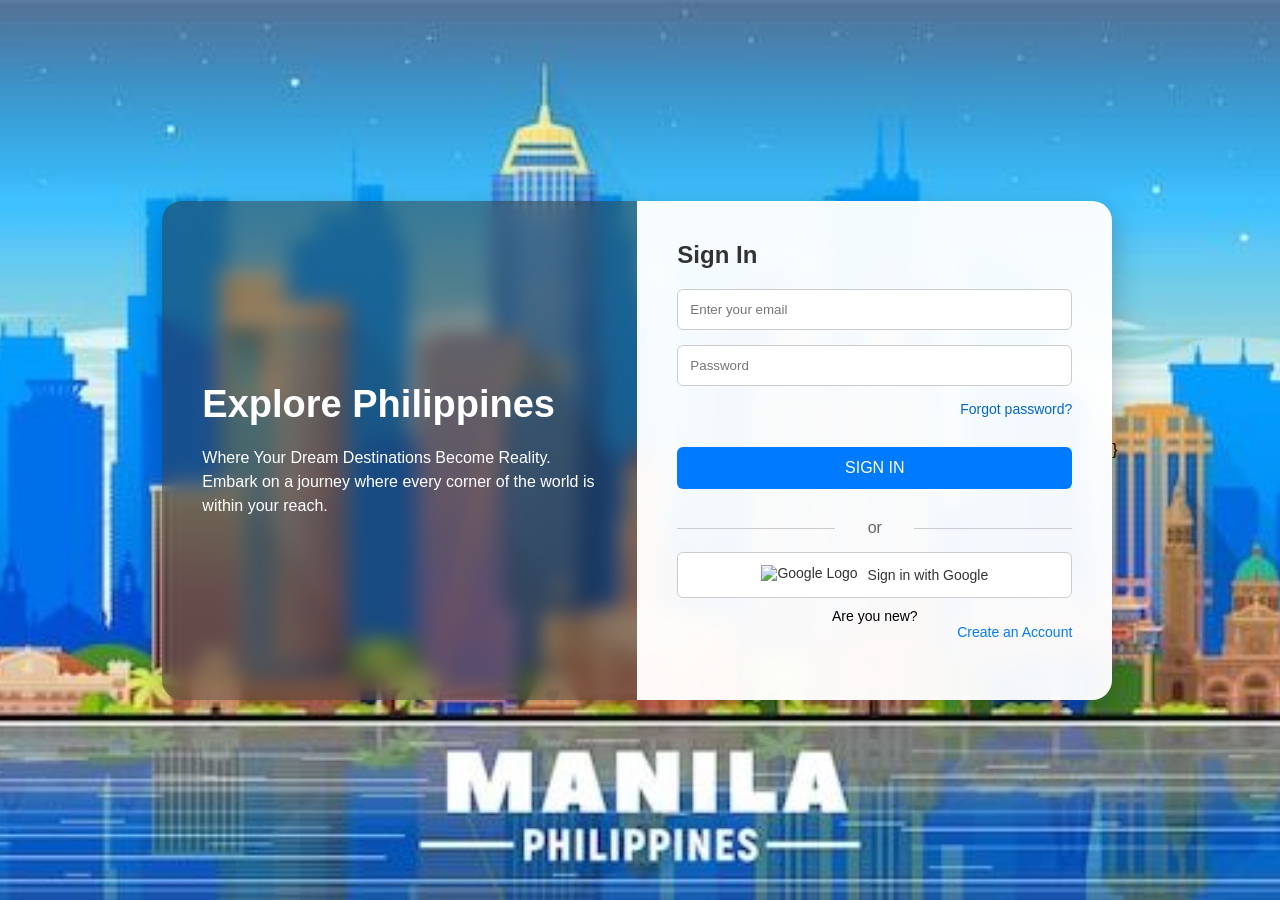
==== index.html @ 29085780 "update" ====
<!DOCTYPE html>
<html lang="en">
<head>
  <meta charset="UTF-8" />
  <meta name="viewport" content="width=device-width, initial-scale=1.0"/>
  <title>Explore Horizons - Login</title>
  <style>
    * {
      box-sizing: border-box;
      margin: 0;
      padding: 0;
      font-family: 'Segoe UI', sans-serif;
    }

    body {
      background: url('phil.jpg') no-repeat center center fixed;
      background-size: cover;
      min-height: 100vh;
      display: flex;
      justify-content: center;
      align-items: center;
      padding: 20px;
    }

    .container {
      display: flex;
      flex-direction: row;
      background: rgba(255, 255, 255, 0.15);
      backdrop-filter: blur(10px);
      border-radius: 20px;
      overflow: hidden;
      box-shadow: 0 8px 32px rgba(0, 0, 0, 0.25);
      width: 100%;
      max-width: 950px;
    }

    .left, .right {
      flex: 1;
      padding: 40px;
    }

    .left {
      color: white;
      background: rgba(0, 0, 0, 0.4);
      display: flex;
      flex-direction: column;
      justify-content: center;
    }

    .left h1 {
      font-size: 38px;
      margin-bottom: 10px;
    }

    .left p {
      margin-top: 10px;
      font-size: 16px;
      line-height: 1.5;
      max-width: 400px;
    }

    .right {
      background-color: rgba(255, 255, 255, 0.95);
      display: flex;
      flex-direction: column;
      justify-content: center;
    }

    .right h2 {
      margin-bottom: 20px;
      color: #333;
    }

    .right input {
      padding: 12px;
      margin-bottom: 15px;
      border: 1px solid #ccc;
      border-radius: 6px;
      width: 100%;
    }

    .right a {
      text-decoration: none;
      font-size: 14px;
      color: #0066cc;
      margin-bottom: 20px;
      display: block;
      text-align: right;
    }

    .right button {
      background-color: #007bff;
      color: white;
      padding: 12px;
      border: none;
      border-radius: 6px;
      cursor: pointer;
      font-size: 16px;
      margin-bottom: 15px;
      width: 100%;
    }

    .divider {
      text-align: center;
      margin: 15px 0;
      color: #666;
      position: relative;
    }

    .divider::before, .divider::after {
      content: "";
      position: absolute;
      height: 1px;
      background: #ccc;
      width: 40%;
      top: 50%;
    }

    .divider::before {
      left: 0;
    }

    .divider::after {
      right: 0;
    }

    .google-btn {
      background: white;
      color: #333;
      border: 1px solid #ccc;
      padding: 12px;
      display: flex;
      align-items: center;
      justify-content: center;
      border-radius: 6px;
      cursor: pointer;
      font-size: 14px;
    }

    .google-btn img {
      height: 20px;
      margin-right: 10px;
    }

    .create {
      margin-top: 10px;
      font-size: 14px;
      text-align: center;
    }

    .create a {
      color: #007bff;
      text-decoration: none;
    }

    .error {
      color: red;
      font-size: 14px;
      text-align: center;
      margin-bottom: 10px;
    }

    /* Responsive Design */
    @media (max-width: 768px) {
      .container {
        flex-direction: column;
        margin: 0 auto;
      }

      .left, .right {
        padding: 30px;
      }

      .left h1 {
        font-size: 32px;
      }

      .right h2 {
        font-size: 24px;
      }
    }

    @media (max-width: 480px) {
      .left h1 {
        font-size: 26px;
      }

      .left p {
        font-size: 14px;
      }

      .right h2 {
        font-size: 20px;
      }

      .right input, .right button {
        font-size: 14px;
      }
    }
  </style>
</head>
<body>
  <div class="container">
    <div class="left">
      <h1>Explore Philippines</h1>
      <p>Where Your Dream Destinations Become Reality.<br>Embark on a journey where every corner of the world is within your reach.</p>
    </div>
    <div class="right">
      <h2>Sign In</h2>
      <input type="text" id="username" placeholder="Enter your email">
      <input type="password" id="password" placeholder="Password">
      <a href="#">Forgot password?</a>
      <div class="error" id="error"></div>
      <button onclick="login()">SIGN IN</button>
      <div class="divider">or</div>
      <div class="google-btn">
        <img src="https://img.icons8.com/color/16/000000/google-logo.png" alt="Google Logo"> Sign in with Google
      </div>
      <div class="create">Are you new? <a href="#">Create an Account</a></div>
    </div>
  </div>
<script>
  function login() {
    const username = document.getElementById("username").value.trim();
    const password = document.getElementById("password").value.trim();
    const error = document.getElementById("error");

    // Check if email ends with '@gmail.com'
    if (!username.endsWith("@gmail.com")) {
      error.textContent = "Only Gmail addresses are allowed.";
      return;
    }

    // You can optionally require a password or allow any
    if (password.length === 0) {
      error.textContent = "Please enter a password.";
      return;
    }

    // Passed: login allowed
    localStorage.setItem("isLoggedIn", "true");
    window.location.href = "home.html";
  }
</script>

    }
  </script>
</body>
</html>
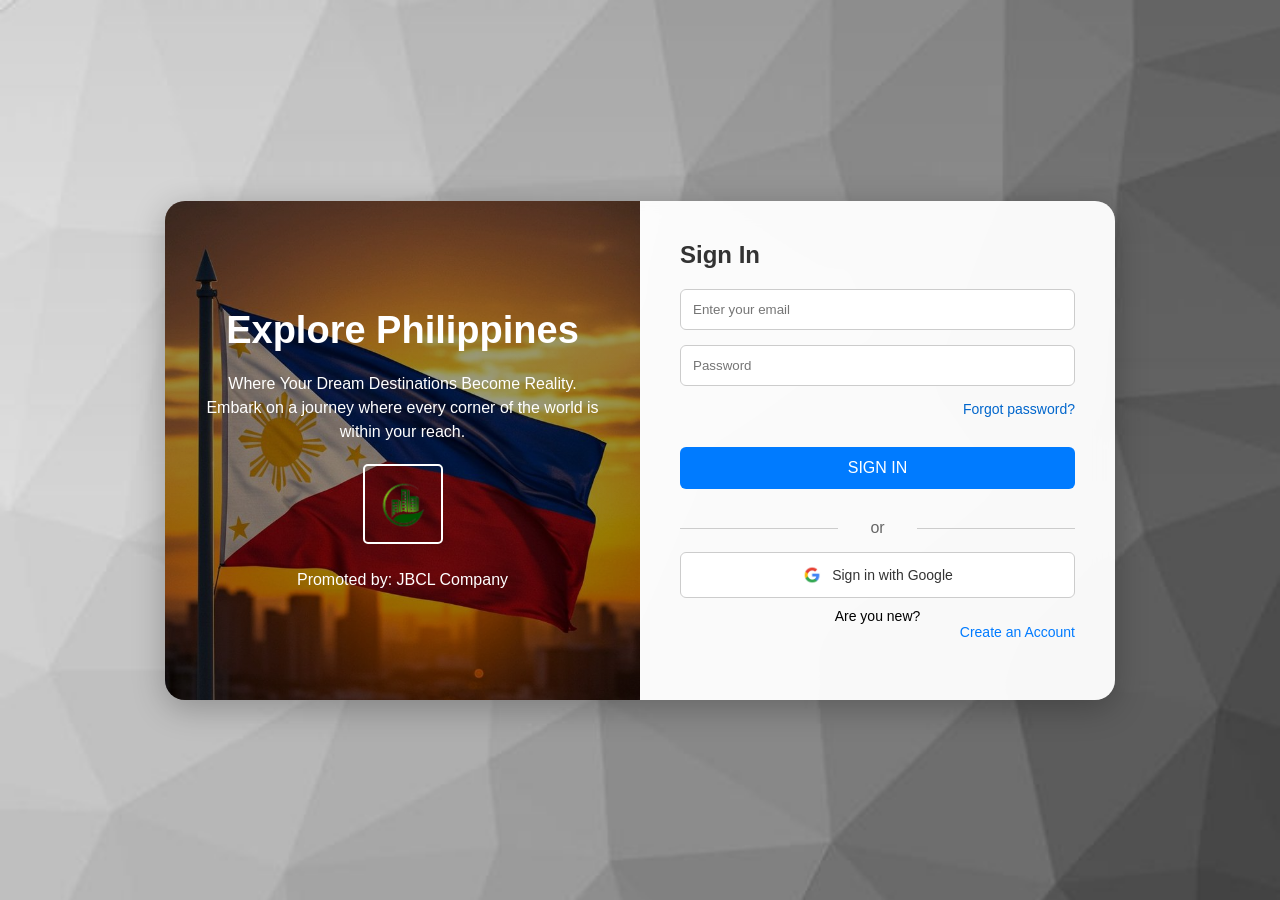
==== commit f53c0e09: "update" ====
--- a/index.html
+++ b/index.html
@@ -3,7 +3,7 @@
 <head>
   <meta charset="UTF-8" />
   <meta name="viewport" content="width=device-width, initial-scale=1.0"/>
-  <title>Explore Horizons - Login</title>
+  <title>Explore Philippines - Login</title>
   <style>
     * {
       box-sizing: border-box;
@@ -11,9 +11,8 @@
       padding: 0;
       font-family: 'Segoe UI', sans-serif;
     }
-
     body {
-      background: url('phil.jpg') no-repeat center center fixed;
+      background: url('gray.jpg') no-repeat center center fixed;
       background-size: cover;
       min-height: 100vh;
       display: flex;
@@ -21,7 +20,6 @@
       align-items: center;
       padding: 20px;
     }
-
     .container {
       display: flex;
       flex-direction: row;
@@ -33,44 +31,39 @@
       width: 100%;
       max-width: 950px;
     }
-
     .left, .right {
       flex: 1;
       padding: 40px;
     }
-
     .left {
       color: white;
-      background: rgba(0, 0, 0, 0.4);
+      background: linear-gradient(rgba(0, 0, 0, 0.4), rgba(0, 0, 0, 0.4)), url('phil.jpg') no-repeat center center;
+      background-size: cover;
       display: flex;
       flex-direction: column;
       justify-content: center;
-    }
-
+      text-align: center; /* Center text */
+    }
     .left h1 {
       font-size: 38px;
       margin-bottom: 10px;
     }
-
     .left p {
       margin-top: 10px;
       font-size: 16px;
       line-height: 1.5;
       max-width: 400px;
     }
-
     .right {
       background-color: rgba(255, 255, 255, 0.95);
       display: flex;
       flex-direction: column;
       justify-content: center;
     }
-
     .right h2 {
       margin-bottom: 20px;
       color: #333;
     }
-
     .right input {
       padding: 12px;
       margin-bottom: 15px;
@@ -78,7 +71,6 @@
       border-radius: 6px;
       width: 100%;
     }
-
     .right a {
       text-decoration: none;
       font-size: 14px;
@@ -87,7 +79,6 @@
       display: block;
       text-align: right;
     }
-
     .right button {
       background-color: #007bff;
       color: white;
@@ -99,14 +90,12 @@
       margin-bottom: 15px;
       width: 100%;
     }
-
     .divider {
       text-align: center;
       margin: 15px 0;
       color: #666;
       position: relative;
     }
-
     .divider::before, .divider::after {
       content: "";
       position: absolute;
@@ -115,15 +104,12 @@
       width: 40%;
       top: 50%;
     }
-
     .divider::before {
       left: 0;
     }
-
     .divider::after {
       right: 0;
     }
-
     .google-btn {
       background: white;
       color: #333;
@@ -135,29 +121,44 @@
       border-radius: 6px;
       cursor: pointer;
       font-size: 14px;
-    }
-
+      transition: background 0.3s;
+    }
+    .google-btn:hover {
+      background: #f1f1f1;
+    }
     .google-btn img {
       height: 20px;
       margin-right: 10px;
     }
-
     .create {
       margin-top: 10px;
       font-size: 14px;
       text-align: center;
     }
-
     .create a {
       color: #007bff;
       text-decoration: none;
     }
-
+    .create a:hover {
+      text-decoration: underline;
+    }
     .error {
       color: red;
       font-size: 14px;
       text-align: center;
       margin-bottom: 10px;
+    }
+    .company-info {
+      margin-top: 20px;
+      text-align: center;
+      color: white;
+    }
+    .company-info img {
+      max-width: 80px; /* Reduced max-width */
+      margin-bottom: 10px;
+      border: 2px solid white; /* Added border */
+      border-radius: 5px; /* Rounded corners */
+      padding: 5px; /* Added padding */
     }
 
     /* Responsive Design */
@@ -166,33 +167,26 @@
         flex-direction: column;
         margin: 0 auto;
       }
-
       .left, .right {
         padding: 30px;
       }
-
       .left h1 {
         font-size: 32px;
       }
-
       .right h2 {
         font-size: 24px;
       }
     }
-
     @media (max-width: 480px) {
       .left h1 {
         font-size: 26px;
       }
-
       .left p {
         font-size: 14px;
       }
-
       .right h2 {
         font-size: 20px;
       }
-
       .right input, .right button {
         font-size: 14px;
       }
@@ -204,45 +198,44 @@
     <div class="left">
       <h1>Explore Philippines</h1>
       <p>Where Your Dream Destinations Become Reality.<br>Embark on a journey where every corner of the world is within your reach.</p>
+      <div class="company-info">
+        <img src="logo.png" alt="Your Company Logo">
+        <p>Promoted by: JBCL Company</p>
+      </div>
     </div>
     <div class="right">
       <h2>Sign In</h2>
       <input type="text" id="username" placeholder="Enter your email">
       <input type="password" id="password" placeholder="Password">
-      <a href="#">Forgot password?</a>
+      <a href="forgot.html">Forgot password?</a>
       <div class="error" id="error"></div>
       <button onclick="login()">SIGN IN</button>
       <div class="divider">or</div>
-      <div class="google-btn">
-        <img src="https://img.icons8.com/color/16/000000/google-logo.png" alt="Google Logo"> Sign in with Google
+      <div class="google-btn" onclick="signInWithGoogle()">
+        <img src="gog.jpg" alt="Google Logo"> Sign in with Google
       </div>
-      <div class="create">Are you new? <a href="#">Create an Account</a></div>
+      <div class="create">Are you new? <a href="register.html">Create an Account</a></div>
     </div>
   </div>
-<script>
-  function login() {
-    const username = document.getElementById("username").value.trim();
-    const password = document.getElementById("password").value.trim();
-    const error = document.getElementById("error");
-
-    // Check if email ends with '@gmail.com'
-    if (!username.endsWith("@gmail.com")) {
-      error.textContent = "Only Gmail addresses are allowed.";
-      return;
-    }
-
-    // You can optionally require a password or allow any
-    if (password.length === 0) {
-      error.textContent = "Please enter a password.";
-      return;
-    }
-
-    // Passed: login allowed
-    localStorage.setItem("isLoggedIn", "true");
-    window.location.href = "home.html";
-  }
-</script>
-
+  <script>
+    function login() {
+      const username = document.getElementById("username").value.trim();
+      const password = document.getElementById("password").value.trim();
+      const error = document.getElementById("error");
+      if (!username.endsWith("@gmail.com")) {
+        error.textContent = "Only Gmail addresses are allowed.";
+        return;
+      }
+      if (password.length === 0) {
+        error.textContent = "Please enter a password.";
+        return;
+      }
+      localStorage.setItem("isLoggedIn", "true");
+      window.location.href = "home.html";
+    }
+    function signInWithGoogle() {
+      alert("Redirecting to Google Sign-In...");
+      window.location.href = "home.html";
     }
   </script>
 </body>
